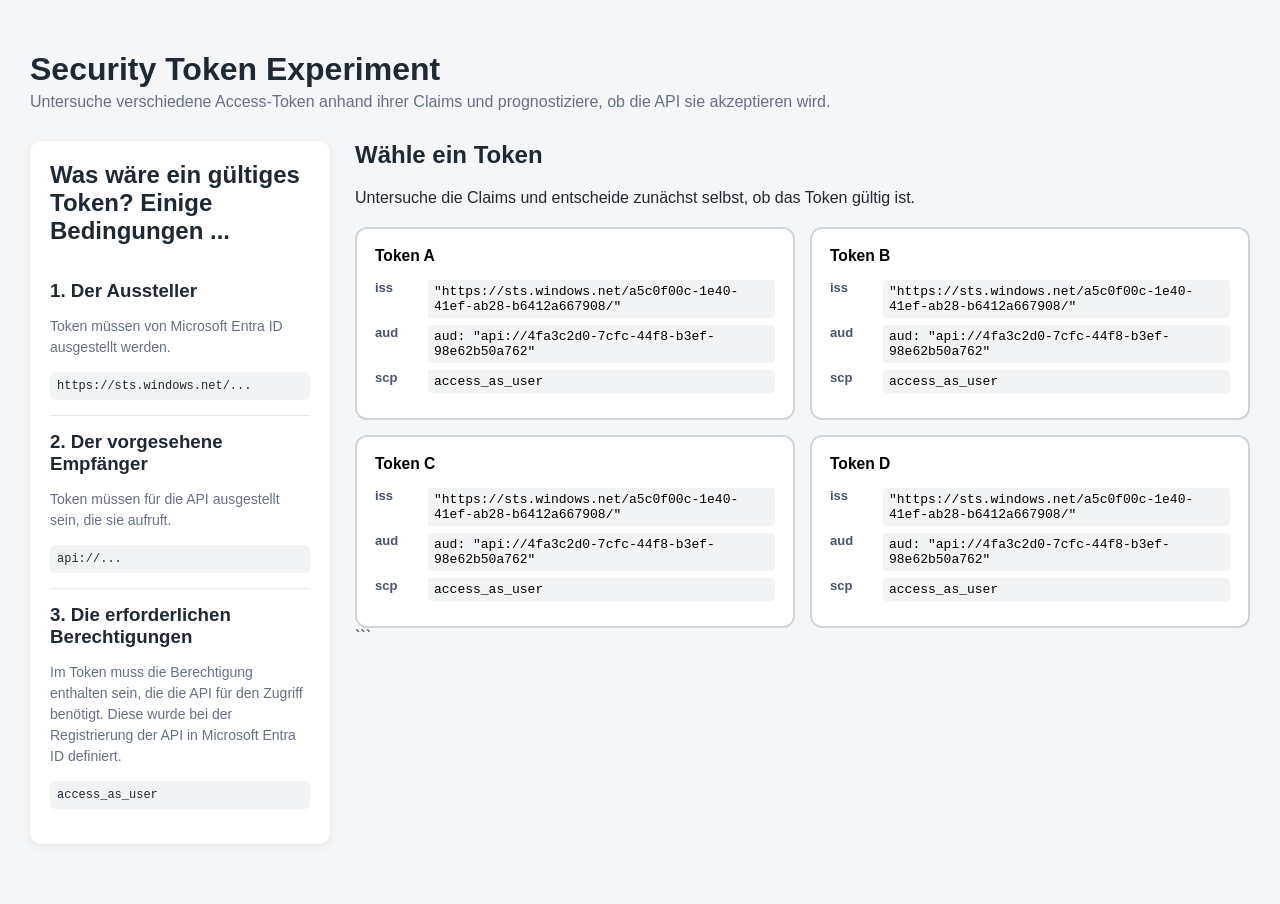
==== frontend/experiment.html @ fe67e5e1 "Update security experiment;Style;Security Checks" ====
<!DOCTYPE html>
<html lang="de">

<head>
    <meta charset="UTF-8">
    <meta name="viewport" content="width=device-width, initial-scale=1.0">

    <title>Security Token Experiment</title>

    <link rel="stylesheet" href="experiment.css">
</head>

<body>

    <h1>Security Token Experiment</h1>

    <p class="subtitle">
        Untersuche verschiedene Access-Token anhand ihrer Claims
        und prognostiziere, ob die API sie akzeptieren wird.
    </p>


    <div class="experiment-layout">

        <!-- LINKE SEITE: ERKLÄRUNGEN ZU DEN RELEVANTEN CLAIMS -->

        <aside class="claims-info">

            <h2>Was wäre ein gültiges Token? Einige Bedingungen ... </h2>

            <div class="claim-info">
                <h3>1. Der Aussteller </h3>
                <p>
                    Token müssen von Microsoft Entra ID ausgestellt werden.
                </p>
                <code>
                    https://sts.windows.net/...
                </code>
            </div>

            <div class="claim-info">
                <h3>2. Der vorgesehene Empfänger</h3>
                <p>
                    Token müssen für die API ausgestellt sein, die sie aufruft.
                </p>
                <code>
                    api://...
                </code>
            </div>

            <div class="claim-info">
                <h3>3. Die erforderlichen Berechtigungen</h3>
                <p>
                    Im Token muss die Berechtigung enthalten sein, die die API für den Zugriff benötigt. Diese wurde
                    bei der Registrierung der API in Microsoft Entra ID definiert.
                </p>
                <code>
                    access_as_user
                </code>


        </aside>


        <!-- RECHTE SEITE: TOKEN-SZENARIEN -->

        <main class="token-area">

            <h2>Wähle ein Token</h2>

            <p>
                Untersuche die Claims und entscheide zunächst selbst,
                ob das Token gültig ist.
            </p>


            <div class="token-cards">

                <!-- TOKEN 1 -->

                <button class="token-card" id="token1">

                    <h3>Token A</h3>

                    <div class="token-claim">
                        <span>iss</span>
                        <code>"https://sts.windows.net/a5c0f00c-1e40-41ef-ab28-b6412a667908/"</code>
                    </div>

                    <div class="token-claim">
                        <span>aud</span>
                        <code>aud: 
"api://4fa3c2d0-7cfc-44f8-b3ef-98e62b50a762"</code>
                    </div>

                    <div class="token-claim">
                        <span>scp</span>
                        <code>access_as_user</code>
                    </div>




                </button>


                <!-- TOKEN 2 -->

                <button class="token-card" id="token2">

                    <h3>Token B</h3>

                    <div class="token-claim">
                        <span>iss</span>
                        <code>"https://sts.windows.net/a5c0f00c-1e40-41ef-ab28-b6412a667908/"</code>
                    </div>

                    <div class="token-claim">
                        <span>aud</span>
                        <code>aud: 
"api://4fa3c2d0-7cfc-44f8-b3ef-98e62b50a762"</code>
                    </div>

                    <div class="token-claim">
                        <span>scp</span>
                        <code>access_as_user</code>
                    </div>



                </button>


                <!-- TOKEN 3 -->

                <button class="token-card" id="token3">

                    <h3>Token C</h3>

                    <div class="token-claim">
                        <span>iss</span>
                        <code>"https://sts.windows.net/a5c0f00c-1e40-41ef-ab28-b6412a667908/"</code>
                    </div>

                    <div class="token-claim">
                        <span>aud</span>
                        <code>aud: 
"api://4fa3c2d0-7cfc-44f8-b3ef-98e62b50a762"</code>
                    </div>

                    <div class="token-claim">
                        <span>scp</span>
                        <code>access_as_user</code>
                    </div>


                </button>


                <!-- TOKEN 4 -->

                <button class="token-card" id="token1">

                    <h3>Token D</h3>

                    <div class="token-claim">
                        <span>iss</span>
                        <code>"https://sts.windows.net/a5c0f00c-1e40-41ef-ab28-b6412a667908/"</code>
                    </div>

                    <div class="token-claim">
                        <span>aud</span>
                        <code>aud: 
"api://4fa3c2d0-7cfc-44f8-b3ef-98e62b50a762"</code>
                    </div>

                    <div class="token-claim">
                        <span>scp</span>
                        <code>access_as_user</code>
                    </div>


                </button>

            </div>
            ```
---- frontend/experiment.css ----
```css * {
    box-sizing: border-box;
}

body {
    margin: 0;
    padding: 30px;
    font-family: Arial, sans-serif;
    background: #f4f6f8;
    color: #1f2933;
}

h1 {
    margin-bottom: 5px;
}

.subtitle {
    margin-top: 0;
    color: #667085;
}


/* Gesamtes Experiment */

.experiment-layout {
    display: grid;
    grid-template-columns: 300px 1fr;
    gap: 25px;
    max-width: 1400px;
    margin: 30px auto;
}


/* Linke Seite */

.claims-info {
    background: white;
    padding: 20px;
    border-radius: 12px;
    box-shadow: 0 2px 8px rgba(0, 0, 0, 0.08);
    height: fit-content;
}

.claims-info h2 {
    margin-top: 0;
}

.claim-info {
    border-bottom: 1px solid #e5e7eb;
    padding: 15px 0;
}

.claim-info:last-child {
    border-bottom: none;
}

.claim-info h3 {
    margin: 0 0 6px 0;
}

.claim-info p {
    font-size: 14px;
    line-height: 1.5;
    color: #667085;
}

.claim-info code {
    display: block;
    padding: 7px;
    background: #f1f3f5;
    border-radius: 5px;
    font-size: 12px;
    overflow-wrap: anywhere;
}


/* Rechte Seite */

.token-area {
    min-width: 0;
}

.token-area h2 {
    margin-top: 0;
}


/* Token-Karten */

.token-cards {
    display: grid;
    grid-template-columns: repeat(2, minmax(280px, 1fr));
    gap: 15px;
    margin-top: 20px;
}

.token-card {
    text-align: left;
    background: white;
    border: 2px solid #d0d5dd;
    border-radius: 12px;
    padding: 18px;
    cursor: pointer;
    transition: 0.2s;
    font-family: inherit;
}

.token-card:hover {
    border-color: #667085;
    transform: translateY(-2px);
}

.token-card.selected {
    border-color: #1d4ed8;
    box-shadow: 0 0 0 3px rgba(29, 78, 216, 0.12);
}

.token-card h3 {
    margin-top: 0;
    margin-bottom: 15px;
}

.token-claim {
    display: grid;
    grid-template-columns: 45px 1fr;
    gap: 8px;
    margin: 7px 0;
    font-size: 13px;
}

.token-claim span {
    font-weight: bold;
    color: #475467;
}

.token-claim code {
    background: #f1f3f5;
    padding: 4px 6px;
    border-radius: 4px;
    overflow-wrap: anywhere;
}


/* Prognose */

.prediction {
    background: white;
    margin-top: 25px;
    padding: 22px;
    border-radius: 12px;
    box-shadow: 0 2px 8px rgba(0, 0, 0, 0.08);
}

.prediction h2 {
    margin-top: 0;
}

.prediction label {
    display: block;
    margin: 10px 0;
}

.prediction h3 {
    margin-top: 25px;
}

.prediction button {
    margin-top: 20px;
    padding: 11px 18px;
    border: none;
    border-radius: 7px;
    background: #1d4ed8;
    color: white;
    cursor: pointer;
    font-size: 15px;
}

.prediction button:disabled {
    background: #b8c0cc;
    cursor: not-allowed;
}


/* Ergebnis */

.result {
    background: white;
    margin-top: 25px;
    padding: 22px;
    border-radius: 12px;
    box-shadow: 0 2px 8px rgba(0, 0, 0, 0.08);
}

.result h2 {
    margin-top: 0;
}

#result {
    padding: 15px;
    background: #f8fafc;
    border-radius: 8px;
    min-height: 60px;
}


/* Kleinere Bildschirme */

@media (max-width: 900px) {

    .experiment-layout {
        grid-template-columns: 1fr;
    }

    .token-cards {
        grid-template-columns: 1fr;
    }
}

```
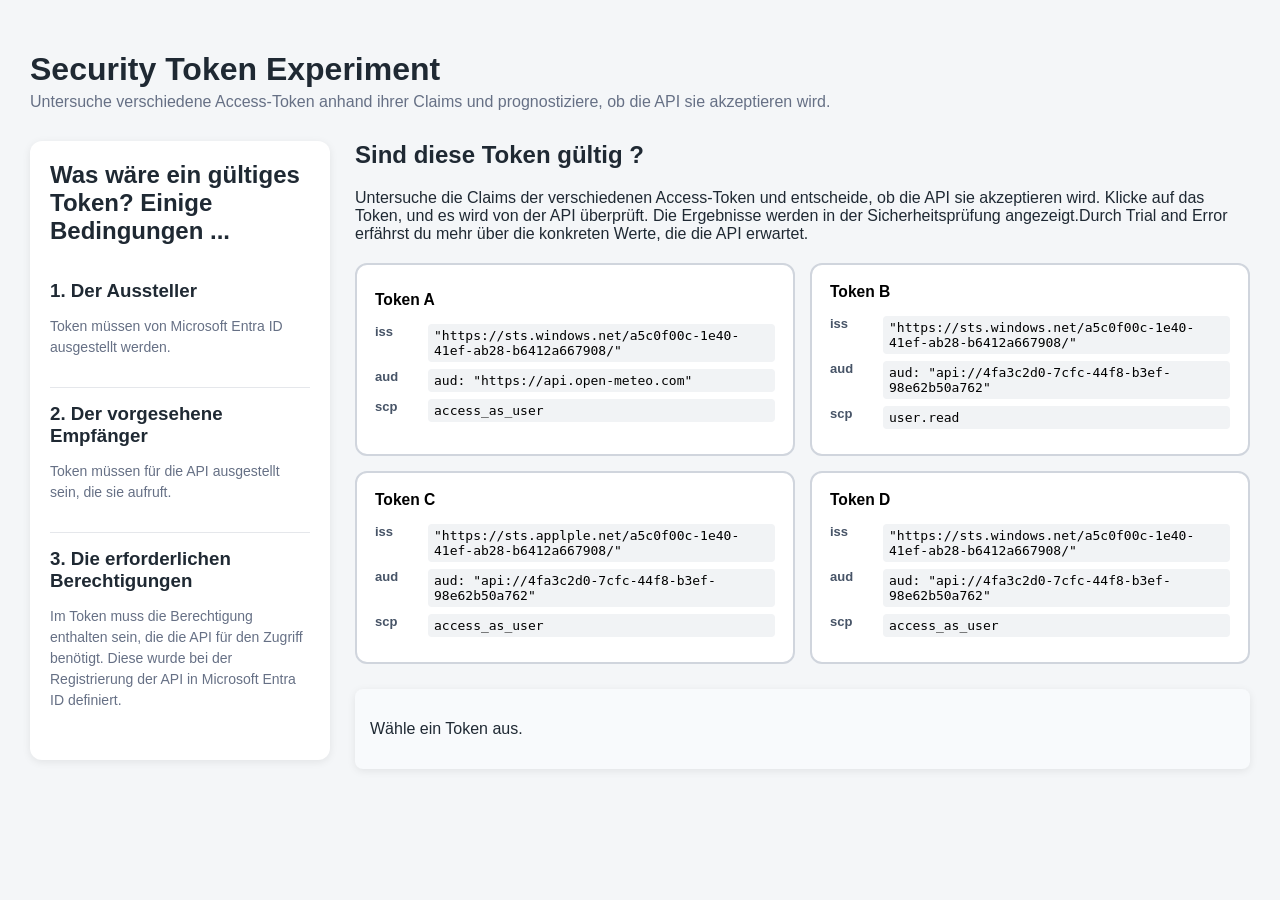
==== commit 38ad01e4: "Update Entra ID lab and documentation" ====
--- a/frontend/experiment.html
+++ b/frontend/experiment.html
@@ -33,9 +33,7 @@
                 <p>
                     Token müssen von Microsoft Entra ID ausgestellt werden.
                 </p>
-                <code>
-                    https://sts.windows.net/...
-                </code>
+
             </div>
 
             <div class="claim-info">
@@ -43,9 +41,7 @@
                 <p>
                     Token müssen für die API ausgestellt sein, die sie aufruft.
                 </p>
-                <code>
-                    api://...
-                </code>
+
             </div>
 
             <div class="claim-info">
@@ -54,9 +50,7 @@
                     Im Token muss die Berechtigung enthalten sein, die die API für den Zugriff benötigt. Diese wurde
                     bei der Registrierung der API in Microsoft Entra ID definiert.
                 </p>
-                <code>
-                    access_as_user
-                </code>
+
 
 
         </aside>
@@ -66,18 +60,20 @@
 
         <main class="token-area">
 
-            <h2>Wähle ein Token</h2>
+            <h2>Sind diese Token gültig ?</h2>
 
             <p>
-                Untersuche die Claims und entscheide zunächst selbst,
-                ob das Token gültig ist.
+                Untersuche die Claims der verschiedenen Access-Token und entscheide, ob die API sie akzeptieren wird.
+                Klicke auf das Token, und es wird von der API überprüft. Die Ergebnisse werden in der Sicherheitsprüfung
+                angezeigt.Durch Trial and Error erfährst du mehr über die konkreten Werte, die die API erwartet.
+
             </p>
 
 
             <div class="token-cards">
 
                 <!-- TOKEN 1 -->
-
+                <!--wrong audience, correct issuer, correct scope-->
                 <button class="token-card" id="token1">
 
                     <h3>Token A</h3>
@@ -90,7 +86,7 @@
                     <div class="token-claim">
                         <span>aud</span>
                         <code>aud: 
-"api://4fa3c2d0-7cfc-44f8-b3ef-98e62b50a762"</code>
+"https://api.open-meteo.com"</code>
                     </div>
 
                     <div class="token-claim">
@@ -105,6 +101,7 @@
 
 
                 <!-- TOKEN 2 -->
+                <!-- correct audience, correct issuer, wrong scope -->
 
                 <button class="token-card" id="token2">
 
@@ -123,7 +120,7 @@
 
                     <div class="token-claim">
                         <span>scp</span>
-                        <code>access_as_user</code>
+                        <code>user.read</code>
                     </div>
 
 
@@ -132,6 +129,7 @@
 
 
                 <!-- TOKEN 3 -->
+                <!-- correct audience, wrong issuer, correct scope -->
 
                 <button class="token-card" id="token3">
 
@@ -139,7 +137,7 @@
 
                     <div class="token-claim">
                         <span>iss</span>
-                        <code>"https://sts.windows.net/a5c0f00c-1e40-41ef-ab28-b6412a667908/"</code>
+                        <code>"https://sts.applple.net/a5c0f00c-1e40-41ef-ab28-b6412a667908/"</code>
                     </div>
 
                     <div class="token-claim">
@@ -158,8 +156,9 @@
 
 
                 <!-- TOKEN 4 -->
+                <!-- correct audience, correct issuer, correct scope -->
 
-                <button class="token-card" id="token1">
+                <button class="token-card" id="token4">
 
                     <h3>Token D</h3>
 
@@ -183,4 +182,12 @@
                 </button>
 
             </div>
-            ```+            <div id="testResult">
+                <p>Wähle ein Token aus.</p>
+            </div>
+
+
+        </main>
+    </div>
+    <script src="experiment.js"></script>
+</body>
--- a/frontend/experiment.css
+++ b/frontend/experiment.css
@@ -1,4 +1,4 @@
-```css * {
+* {
     box-sizing: border-box;
 }
 
@@ -183,7 +183,7 @@
 
 /* Ergebnis */
 
-.result {
+#testResult {
     background: white;
     margin-top: 25px;
     padding: 22px;
@@ -191,11 +191,11 @@
     box-shadow: 0 2px 8px rgba(0, 0, 0, 0.08);
 }
 
-.result h2 {
-    margin-top: 0;
-}
-
-#result {
+#testResult h2 {
+    margin-top: 0;
+}
+
+#testResult {
     padding: 15px;
     background: #f8fafc;
     border-radius: 8px;
@@ -216,4 +216,6 @@
     }
 }
 
-```+.token-card.selected {
+    border: 3px solid green;
+}
